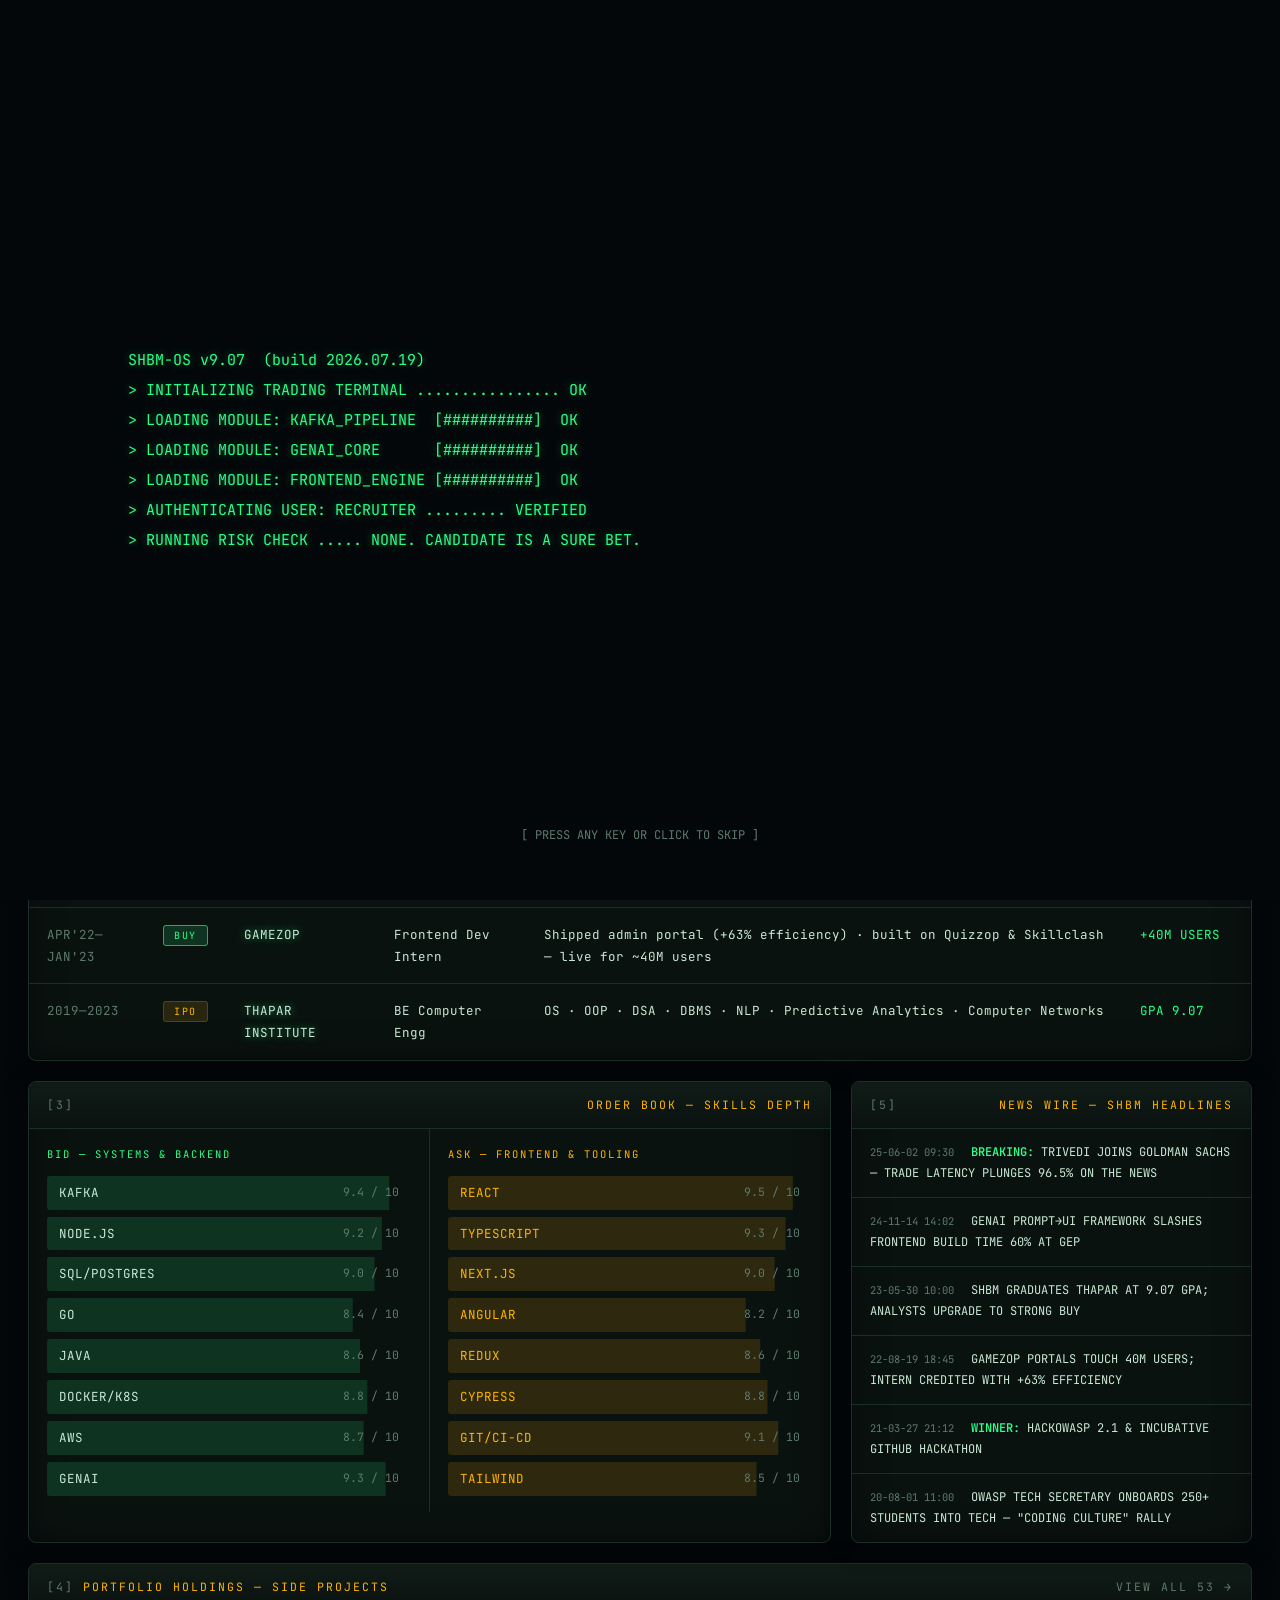
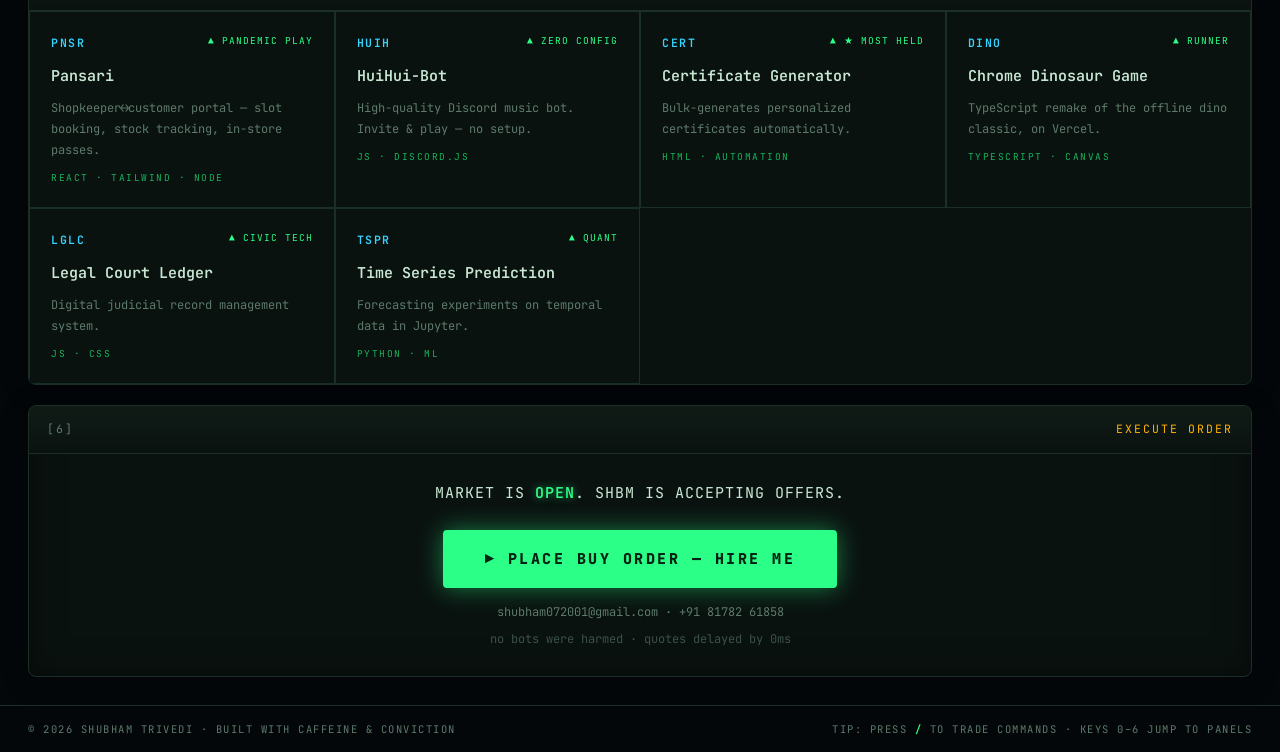
==== index.html @ e71f54a2 "Portfolio: SHBM Terminal + SHBM-OS + Classic Co-Authored-By: Claude Fable 5 <noreply@anthropic.com>" ====
<!DOCTYPE html>
<html lang="en">
<head>
  <meta charset="UTF-8" />
  <meta name="viewport" content="width=device-width, initial-scale=1.0" />
  <title>SHBM ▲ Shubham Trivedi — Trading Terminal</title>
  <meta name="description" content="Shubham Trivedi — Software Engineer at Goldman Sachs. Portfolio, rendered as a trading terminal. The stock is me." />
  <link rel="icon" href="data:image/svg+xml,<svg xmlns='http://www.w3.org/2000/svg' viewBox='0 0 100 100'><text y='.9em' font-size='90'>📈</text></svg>" />
  <link rel="preconnect" href="https://fonts.googleapis.com" />
  <link rel="preconnect" href="https://fonts.gstatic.com" crossorigin />
  <link href="https://fonts.googleapis.com/css2?family=JetBrains+Mono:wght@400;600;800&family=VT323&display=swap" rel="stylesheet" />
  <link rel="stylesheet" href="terminal.css" />
</head>
<body>

  <!-- CRT overlay effects -->
  <div class="crt-scanlines" aria-hidden="true"></div>
  <div class="crt-vignette" aria-hidden="true"></div>

  <!-- ============ BOOT SEQUENCE ============ -->
  <div class="boot" id="boot">
    <pre class="boot-log" id="bootLog"></pre>
    <p class="boot-skip">[ PRESS ANY KEY OR CLICK TO SKIP ]</p>
  </div>

  <!-- ============ HEADER BAR ============ -->
  <header class="topbar">
    <div class="topbar-left">
      <span class="logo glow-green">SHBM<span class="blink">▮</span>TERMINAL</span>
      <span class="badge live"><i></i>LIVE</span>
    </div>
    <div class="topbar-right">
      <span class="quote-chip">SHBM <b class="up">▲ 28.0x</b></span>
      <span id="clock" class="clock">--:--:-- IST</span>
      <a class="badge cyan" href="os.html" title="Boot the desktop OS experience">SHBM-OS</a>
      <a class="badge amber" href="classic.html" title="View the classic design">CLASSIC UI</a>
    </div>
  </header>

  <!-- ============ TICKER TAPE ============ -->
  <div class="ticker" aria-hidden="true">
    <div class="ticker-track" id="tickerTrack"></div>
  </div>

  <!-- ============ COMMAND LINE ============ -->
  <div class="cmdbar">
    <label for="cmd" class="prompt glow-green">RECRUITER@SHBM:~$</label>
    <input id="cmd" class="cmd-input" type="text" autocomplete="off" spellcheck="false"
           placeholder="type 'help' and hit ENTER — yes, it actually works" />
  </div>
  <pre class="cmd-output" id="cmdOutput" hidden></pre>

  <!-- ============ DASHBOARD GRID ============ -->
  <main class="grid">

    <!-- ===== SECURITY PROFILE ===== -->
    <section class="panel" id="panel-profile" style="grid-area: profile">
      <header class="panel-head"><span class="panel-key">[0]</span> SECURITY PROFILE</header>
      <div class="profile">
        <img class="avatar" src="https://avatars.githubusercontent.com/u/63102346?v=4" alt="Shubham Trivedi" />
        <div class="profile-id">
          <h1 class="glow-green">SHUBHAM TRIVEDI</h1>
          <p class="dim">NYSE: <b class="up">SHBM</b> · SECTOR: SOFTWARE ENGINEERING</p>
        </div>
      </div>
      <table class="kv">
        <tr><td>CURRENT DESK</td><td class="up">GOLDMAN SACHS — SWE</td></tr>
        <tr><td>LOCATION</td><td>HYDERABAD, IN</td></tr>
        <tr><td>LISTED SINCE</td><td>2019 (IPO: THAPAR)</td></tr>
        <tr><td>RATING</td><td class="up">STRONG BUY ★★★★★</td></tr>
        <tr><td>STATUS</td><td><span class="badge live sm"><i></i>HIREABLE</span></td></tr>
      </table>
      <div class="profile-links">
        <a href="https://github.com/Greatgabbar" target="_blank" rel="noopener">[GITHUB]</a>
        <a href="https://www.linkedin.com/in/shubhamtrivedi07/" target="_blank" rel="noopener">[LINKEDIN]</a>
        <a href="https://leetcode.com/GreatGabbar/" target="_blank" rel="noopener">[LEETCODE]</a>
        <a href="mailto:shubham072001@gmail.com">[EMAIL]</a>
      </div>
    </section>

    <!-- ===== CAREER INDEX CHART ===== -->
    <section class="panel" id="panel-chart" style="grid-area: chart">
      <header class="panel-head">
        <span><span class="panel-key">[1]</span> SHBM CAREER INDEX — ALL-TIME</span>
        <span class="up glow-green">▲ ALL-TIME HIGH</span>
      </header>
      <canvas id="careerChart" height="270"></canvas>
      <div class="chart-stats">
        <div><span class="dim">LATENCY CUT</span><b class="up">200ms → 7ms</b></div>
        <div><span class="dim">METRICS/DAY</span><b class="up">5M+</b></div>
        <div><span class="dim">REPORTS/DAY</span><b class="up">1M+</b></div>
        <div><span class="dim">USERS SERVED</span><b class="up">40M</b></div>
        <div><span class="dim">GPA</span><b class="up">9.07</b></div>
      </div>
    </section>

    <!-- ===== TRADE BLOTTER (EXPERIENCE) ===== -->
    <section class="panel" id="panel-blotter" style="grid-area: blotter">
      <header class="panel-head"><span class="panel-key">[2]</span> TRADE BLOTTER — CAREER EXECUTIONS</header>
      <div class="tablewrap">
        <table class="blotter">
          <thead>
            <tr><th>TIME</th><th>SIDE</th><th>COUNTERPARTY</th><th>POSITION</th><th>FILL DETAILS</th><th>P&amp;L</th></tr>
          </thead>
          <tbody>
            <tr>
              <td class="dim">JUN'25—NOW</td>
              <td><span class="side buy">BUY</span></td>
              <td class="glow-green">GOLDMAN SACHS</td>
              <td>Software Engineer</td>
              <td>Kafka+OTel pipeline @ 5M metrics/day · EOD engine @ 1M reports/day · migrated 100+ jobs to cloud (−30% infra)</td>
              <td class="up">+28x LATENCY</td>
            </tr>
            <tr>
              <td class="dim">JAN'23—JUN'25</td>
              <td><span class="side buy">BUY</span></td>
              <td class="glow-green">GEP WORLDWIDE</td>
              <td>Software Engineer</td>
              <td>Led GenAI prompt→UI plugin framework · GenAI supplier recsys (+40% accuracy) · Cypress automation (−50% manual QA)</td>
              <td class="up">−60% BUILD TIME</td>
            </tr>
            <tr>
              <td class="dim">APR'22—JAN'23</td>
              <td><span class="side buy">BUY</span></td>
              <td class="glow-green">GAMEZOP</td>
              <td>Frontend Dev Intern</td>
              <td>Shipped admin portal (+63% efficiency) · built on Quizzop &amp; Skillclash — live for ~40M users</td>
              <td class="up">+40M USERS</td>
            </tr>
            <tr>
              <td class="dim">2019—2023</td>
              <td><span class="side ipo">IPO</span></td>
              <td class="glow-green">THAPAR INSTITUTE</td>
              <td>BE Computer Engg</td>
              <td>OS · OOP · DSA · DBMS · NLP · Predictive Analytics · Computer Networks</td>
              <td class="up">GPA 9.07</td>
            </tr>
          </tbody>
        </table>
      </div>
    </section>

    <!-- ===== ORDER BOOK (SKILLS) ===== -->
    <section class="panel" id="panel-book" style="grid-area: book">
      <header class="panel-head"><span class="panel-key">[3]</span> ORDER BOOK — SKILLS DEPTH</header>
      <div class="book">
        <div class="book-col">
          <p class="book-title up">BID — SYSTEMS &amp; BACKEND</p>
          <div class="book-rows" id="bidRows"></div>
        </div>
        <div class="book-col">
          <p class="book-title ask">ASK — FRONTEND &amp; TOOLING</p>
          <div class="book-rows" id="askRows"></div>
        </div>
      </div>
    </section>

    <!-- ===== HOLDINGS (PROJECTS) ===== -->
    <section class="panel" id="panel-holdings" style="grid-area: holdings">
      <header class="panel-head">
        <span><span class="panel-key">[4]</span> PORTFOLIO HOLDINGS — SIDE PROJECTS</span>
        <a class="dim link" href="https://github.com/Greatgabbar?tab=repositories" target="_blank" rel="noopener">VIEW ALL 53 →</a>
      </header>
      <div class="holdings">
        <a class="holding" href="https://github.com/Greatgabbar" target="_blank" rel="noopener">
          <div class="holding-top"><b>PNSR</b><span class="up">▲ PANDEMIC PLAY</span></div>
          <p class="holding-name">Pansari</p>
          <p class="dim">Shopkeeper↔customer portal — slot booking, stock tracking, in-store passes.</p>
          <p class="holding-tags">REACT · TAILWIND · NODE</p>
        </a>
        <a class="holding" href="https://discord.com/oauth2/authorize?client_id=816994233557844039&scope=bot" target="_blank" rel="noopener">
          <div class="holding-top"><b>HUIH</b><span class="up">▲ ZERO CONFIG</span></div>
          <p class="holding-name">HuiHui-Bot</p>
          <p class="dim">High-quality Discord music bot. Invite &amp; play — no setup.</p>
          <p class="holding-tags">JS · DISCORD.JS</p>
        </a>
        <a class="holding" href="https://github.com/Greatgabbar/Certificate-Generator" target="_blank" rel="noopener">
          <div class="holding-top"><b>CERT</b><span class="up">▲ ★ MOST HELD</span></div>
          <p class="holding-name">Certificate Generator</p>
          <p class="dim">Bulk-generates personalized certificates automatically.</p>
          <p class="holding-tags">HTML · AUTOMATION</p>
        </a>
        <a class="holding" href="https://github.com/Greatgabbar/Chrome-dinosaur-game" target="_blank" rel="noopener">
          <div class="holding-top"><b>DINO</b><span class="up">▲ RUNNER</span></div>
          <p class="holding-name">Chrome Dinosaur Game</p>
          <p class="dim">TypeScript remake of the offline dino classic, on Vercel.</p>
          <p class="holding-tags">TYPESCRIPT · CANVAS</p>
        </a>
        <a class="holding" href="https://github.com/Greatgabbar/Legal-Court-Ledger" target="_blank" rel="noopener">
          <div class="holding-top"><b>LGLC</b><span class="up">▲ CIVIC TECH</span></div>
          <p class="holding-name">Legal Court Ledger</p>
          <p class="dim">Digital judicial record management system.</p>
          <p class="holding-tags">JS · CSS</p>
        </a>
        <a class="holding" href="https://github.com/Greatgabbar/TimeSeriesPrediction" target="_blank" rel="noopener">
          <div class="holding-top"><b>TSPR</b><span class="up">▲ QUANT</span></div>
          <p class="holding-name">Time Series Prediction</p>
          <p class="dim">Forecasting experiments on temporal data in Jupyter.</p>
          <p class="holding-tags">PYTHON · ML</p>
        </a>
      </div>
    </section>

    <!-- ===== NEWS WIRE (ACHIEVEMENTS) ===== -->
    <section class="panel" id="panel-news" style="grid-area: news">
      <header class="panel-head"><span class="panel-key">[5]</span> NEWS WIRE — SHBM HEADLINES</header>
      <ul class="news">
        <li><span class="dim">25-06-02 09:30</span> <b class="up">BREAKING:</b> TRIVEDI JOINS GOLDMAN SACHS — TRADE LATENCY PLUNGES 96.5% ON THE NEWS</li>
        <li><span class="dim">24-11-14 14:02</span> GENAI PROMPT→UI FRAMEWORK SLASHES FRONTEND BUILD TIME 60% AT GEP</li>
        <li><span class="dim">23-05-30 10:00</span> SHBM GRADUATES THAPAR AT 9.07 GPA; ANALYSTS UPGRADE TO STRONG BUY</li>
        <li><span class="dim">22-08-19 18:45</span> GAMEZOP PORTALS TOUCH 40M USERS; INTERN CREDITED WITH +63% EFFICIENCY</li>
        <li><span class="dim">21-03-27 21:12</span> <b class="up">WINNER:</b> HACKOWASP 2.1 &amp; INCUBATIVE GITHUB HACKATHON</li>
        <li><span class="dim">20-08-01 11:00</span> OWASP TECH SECRETARY ONBOARDS 250+ STUDENTS INTO TECH — "CODING CULTURE" RALLY</li>
      </ul>
    </section>

    <!-- ===== EXECUTE ORDER (CONTACT) ===== -->
    <section class="panel execute" id="panel-execute" style="grid-area: execute">
      <header class="panel-head"><span class="panel-key">[6]</span> EXECUTE ORDER</header>
      <p class="execute-line">MARKET IS <b class="up glow-green">OPEN</b>. SHBM IS ACCEPTING OFFERS.</p>
      <a class="hire-btn" href="mailto:shubham072001@gmail.com?subject=BUY%20ORDER%3A%20SHBM&body=Hi%20Shubham%2C%20we%27d%20like%20to%20open%20a%20position...">
        ▶ PLACE BUY ORDER — HIRE ME
      </a>
      <p class="dim center-sm">shubham072001@gmail.com · +91 81782 61858</p>
      <p class="dim center-sm ticker-note">no bots were harmed · quotes delayed by 0ms</p>
    </section>

  </main>

  <footer class="statusbar">
    <span>© 2026 SHUBHAM TRIVEDI · BUILT WITH CAFFEINE &amp; CONVICTION</span>
    <span class="dim">TIP: PRESS <b>/</b> TO TRADE COMMANDS · KEYS 0–6 JUMP TO PANELS</span>
  </footer>

  <script src="terminal.js"></script>
</body>
</html>
---- terminal.css ----
/* ============================================================
   ⚡ SHBM TERMINAL — customize the theme here
   ============================================================ */
:root {
  --bg: #04070a;            /* terminal black */
  --panel: #0a1210;         /* panel background */
  --panel-2: #0d1614;       /* hover / alt rows */
  --green: #2bff88;         /* primary phosphor green */
  --green-dim: #17b35c;
  --amber: #ffb300;         /* amber accents */
  --red: #ff4d5e;           /* down ticks */
  --cyan: #35d5ff;
  --text: #c9e8d4;          /* body text (pale green-white) */
  --dim: #5d7a6a;           /* secondary text */
  --border: #1c2f26;        /* panel borders */
  --mono: 'JetBrains Mono', monospace;
  --retro: 'VT323', monospace;
}

/* ============ BASE ============ */
* { margin: 0; padding: 0; box-sizing: border-box; }
html { scroll-behavior: smooth; }
body {
  background: var(--bg);
  color: var(--text);
  font-family: var(--mono);
  font-size: 14px;
  line-height: 1.75;
  overflow-x: hidden;
}
::selection { background: var(--green); color: #000; }
a { color: inherit; text-decoration: none; }
img { max-width: 100%; display: block; }
b { font-weight: 600; }

.up { color: var(--green); }
.ask { color: var(--amber); }
.down { color: var(--red); }
.dim { color: var(--dim); }
.link:hover { color: var(--green); }
.glow-green { text-shadow: 0 0 8px rgba(43, 255, 136, 0.55); }
.center-sm { text-align: center; font-size: 12px; }

::-webkit-scrollbar { width: 8px; height: 8px; }
::-webkit-scrollbar-track { background: var(--bg); }
::-webkit-scrollbar-thumb { background: var(--border); border-radius: 4px; }
::-webkit-scrollbar-thumb:hover { background: var(--green-dim); }

/* ============ CRT EFFECTS ============ */
.crt-scanlines {
  position: fixed; inset: 0; z-index: 50; pointer-events: none;
  background: repeating-linear-gradient(0deg, rgba(0,0,0,0.18) 0 1px, transparent 1px 4px);
  opacity: 0.4;
}
.crt-vignette {
  position: fixed; inset: 0; z-index: 51; pointer-events: none;
  background: radial-gradient(ellipse at center, transparent 65%, rgba(0,0,0,0.5) 100%);
}

/* ============ BOOT SEQUENCE ============ */
.boot {
  position: fixed; inset: 0; z-index: 100;
  background: var(--bg);
  display: flex; flex-direction: column; justify-content: center;
  padding: 8vh 10vw;
  transition: opacity 0.5s;
}
.boot.done { opacity: 0; pointer-events: none; }
.boot-log {
  font-family: var(--mono); font-size: 15px; line-height: 2;
  color: var(--green); text-shadow: 0 0 8px rgba(43,255,136,0.4);
  white-space: pre-wrap;
}
.boot-skip {
  position: absolute; bottom: 6vh; left: 0; right: 0;
  text-align: center; color: var(--dim); font-size: 12px;
  animation: blinkslow 1.4s step-end infinite;
}
@keyframes blinkslow { 50% { opacity: 0.2; } }

/* ============ TOP BAR ============ */
.topbar {
  display: flex; justify-content: space-between; align-items: center;
  gap: 1rem; flex-wrap: wrap;
  padding: 16px 28px;
  border-bottom: 1px solid var(--border);
  background: linear-gradient(180deg, #0c1512, #060b09);
}
.topbar-left, .topbar-right { display: flex; align-items: center; gap: 16px; flex-wrap: wrap; }
.logo { font-family: var(--retro); font-size: 30px; letter-spacing: 3px; color: var(--green); }
.blink { animation: blinkslow 1s step-end infinite; }
.badge {
  font-size: 10.5px; letter-spacing: 1.5px; padding: 5px 12px;
  border: 1px solid var(--border); border-radius: 4px; color: var(--dim);
  transition: 0.2s;
}
.badge.live { color: var(--green); border-color: var(--green-dim); display: inline-flex; align-items: center; gap: 7px; }
.badge.live i { width: 7px; height: 7px; border-radius: 50%; background: var(--green); box-shadow: 0 0 8px var(--green); animation: pulse 1.6s infinite; }
.badge.live.sm { font-size: 9.5px; padding: 3px 8px; }
.badge.amber { color: var(--amber); border-color: #5c4400; }
.badge.amber:hover { background: rgba(255, 179, 0, 0.12); box-shadow: 0 0 14px rgba(255,179,0,0.15); }
.badge.cyan { color: var(--cyan); border-color: #0e4b5e; }
.badge.cyan:hover { background: rgba(53, 213, 255, 0.1); box-shadow: 0 0 14px rgba(53,213,255,0.15); }
@keyframes pulse { 50% { opacity: 0.35; } }
.quote-chip { font-size: 13px; color: var(--dim); }
.clock { color: var(--cyan); font-size: 13px; }

/* ============ TICKER TAPE ============ */
.ticker {
  overflow: hidden; white-space: nowrap;
  border-bottom: 1px solid var(--border);
  background: #050a08;
  padding: 9px 0;
}
.ticker-track { display: inline-block; animation: tick 45s linear infinite; }
.ticker:hover .ticker-track { animation-play-state: paused; }
.ticker-track span { margin: 0 26px; font-size: 12.5px; color: var(--dim); }
.ticker-track b.u { color: var(--green); }
.ticker-track b.d { color: var(--red); }
@keyframes tick { from { transform: translateX(0); } to { transform: translateX(-50%); } }

/* ============ COMMAND BAR ============ */
.cmdbar {
  display: flex; align-items: center; gap: 12px;
  padding: 15px 28px;
  border-bottom: 1px solid var(--border);
  background: #060d0a;
}
.prompt { color: var(--green); font-size: 14px; white-space: nowrap; }
.cmd-input {
  flex: 1; background: transparent; border: 0; outline: 0;
  color: var(--text); font-family: var(--mono); font-size: 14px;
  caret-color: var(--green);
}
.cmd-input::placeholder { color: var(--dim); opacity: 0.7; }
.cmd-output {
  margin: 0 28px; padding: 16px 20px;
  border: 1px dashed var(--border); border-top: 0;
  color: var(--green); font-size: 13px; line-height: 1.9;
  white-space: pre-wrap; background: #050b08;
  max-height: 280px; overflow-y: auto;
}

/* ============ DASHBOARD GRID ============ */
.grid {
  display: grid; gap: 20px; padding: 24px 28px 28px;
  max-width: 1560px; margin: 0 auto;
  grid-template-columns: 2fr 1fr;
  grid-template-areas:
    "chart    profile"
    "blotter  blotter"
    "book     news"
    "holdings holdings"
    "execute  execute";
}
.panel {
  border: 1px solid var(--border); border-radius: 8px;
  background: var(--panel);
  box-shadow: inset 0 0 32px rgba(0, 0, 0, 0.5), 0 4px 24px rgba(0,0,0,0.35);
  overflow: hidden;
  transition: border-color 0.25s, box-shadow 0.25s;
}
.panel:hover {
  border-color: #2a4536;
  box-shadow: inset 0 0 32px rgba(0,0,0,0.5), 0 4px 32px rgba(43,255,136,0.06);
}
.panel-head {
  display: flex; justify-content: space-between; align-items: center; gap: 8px; flex-wrap: wrap;
  padding: 13px 18px;
  font-size: 11.5px; letter-spacing: 2px; color: var(--amber);
  border-bottom: 1px solid var(--border);
  background: linear-gradient(180deg, #101b16, #0a1210);
}
.panel-key { color: var(--dim); }

/* ============ PROFILE ============ */
.profile { display: flex; gap: 18px; align-items: center; padding: 20px 20px 10px; }
.avatar {
  width: 84px; height: 84px; border-radius: 6px;
  border: 1px solid var(--green-dim);
  filter: saturate(0.75) contrast(1.05);
  box-shadow: 0 0 18px rgba(43, 255, 136, 0.18);
}
.profile-id h1 { font-size: 19px; letter-spacing: 1px; color: var(--green); }
.profile-id p { font-size: 12px; margin-top: 5px; }
.kv { width: 100%; border-collapse: collapse; margin-top: 10px; }
.kv td { padding: 9px 20px; font-size: 12.5px; border-top: 1px solid var(--border); }
.kv td:first-child { color: var(--dim); width: 42%; }
.profile-links { display: flex; flex-wrap: wrap; gap: 14px; padding: 16px 20px; }
.profile-links a { color: var(--cyan); font-size: 12.5px; }
.profile-links a:hover { color: var(--green); text-shadow: 0 0 8px rgba(43,255,136,0.5); }

/* ============ CHART ============ */
#careerChart { width: 100%; display: block; padding: 16px 18px 0; }
.chart-stats {
  display: grid; grid-template-columns: repeat(5, 1fr);
  border-top: 1px solid var(--border); margin-top: 14px;
}
.chart-stats > div {
  padding: 14px 10px; text-align: center;
  border-left: 1px solid var(--border); font-size: 13px;
  display: grid; gap: 3px;
}
.chart-stats > div:first-child { border-left: 0; }
.chart-stats .dim { font-size: 9.5px; letter-spacing: 1.5px; }

/* ============ BLOTTER TABLE ============ */
.tablewrap { overflow-x: auto; }
.blotter { width: 100%; border-collapse: collapse; min-width: 780px; }
.blotter th {
  text-align: left; font-size: 10.5px; letter-spacing: 2px; color: var(--dim);
  padding: 12px 18px; border-bottom: 1px solid var(--border); font-weight: 400;
}
.blotter td { padding: 16px 18px; font-size: 12.5px; border-bottom: 1px solid var(--border); vertical-align: top; }
.blotter tbody tr { transition: background 0.15s; }
.blotter tbody tr:hover { background: var(--panel-2); }
.blotter tr:last-child td { border-bottom: 0; }
.side {
  font-size: 10px; padding: 3px 10px; border-radius: 3px; letter-spacing: 1.5px;
}
.side.buy { background: rgba(43, 255, 136, 0.14); color: var(--green); border: 1px solid var(--green-dim); }
.side.ipo { background: rgba(255, 179, 0, 0.12); color: var(--amber); border: 1px solid #5c4400; }

/* ============ ORDER BOOK ============ */
.book { display: grid; grid-template-columns: 1fr 1fr; }
.book-col { padding: 16px 18px; }
.book-col + .book-col { border-left: 1px solid var(--border); }
.book-title { font-size: 10.5px; letter-spacing: 2px; margin-bottom: 12px; }
.book-rows { display: grid; gap: 7px; }
.book-row { position: relative; display: flex; justify-content: space-between; padding: 6px 12px; font-size: 12.5px; overflow: hidden; border-radius: 3px; }
.book-row .bar { position: absolute; inset: 0; opacity: 0.14; transform-origin: left; }
.book-row.bid .bar { background: var(--green); }
.book-row.ask .bar { background: var(--amber); }
.book-row span { position: relative; }
.book-row .px { color: var(--dim); font-size: 11.5px; }

/* ============ HOLDINGS ============ */
.holdings {
  display: grid; grid-template-columns: repeat(auto-fit, minmax(250px, 1fr));
  background: var(--panel);
}
.holding {
  background: var(--panel); padding: 22px;
  outline: 1px solid var(--border); outline-offset: -1px;
  display: grid; gap: 9px; align-content: start;
  transition: background 0.15s, transform 0.15s;
}
.holding:hover { background: var(--panel-2); transform: translateY(-2px); }
.holding-top { display: flex; justify-content: space-between; font-size: 11.5px; }
.holding-top b { color: var(--cyan); letter-spacing: 1.5px; }
.holding-top span { font-size: 9.5px; letter-spacing: 1px; }
.holding-name { font-size: 15px; color: var(--text); font-weight: 600; }
.holding p.dim { font-size: 12px; }
.holding-tags { font-size: 9.5px; letter-spacing: 1.5px; color: var(--green-dim); }

/* ============ NEWS ============ */
.news { list-style: none; }
.news li { padding: 13px 18px; font-size: 12px; border-bottom: 1px solid var(--border); }
.news li:last-child { border-bottom: 0; }
.news li:hover { background: var(--panel-2); }
.news .dim { margin-right: 10px; font-size: 10.5px; }

/* ============ EXECUTE ============ */
.execute { text-align: center; padding-bottom: 26px; }
.execute-line { padding: 26px 14px 8px; font-size: 15px; letter-spacing: 1px; }
.hire-btn {
  display: inline-block; margin: 16px auto 14px;
  padding: 16px 42px;
  font-family: var(--mono); font-size: 15px; font-weight: 800; letter-spacing: 2.5px;
  color: #032312; background: var(--green);
  border-radius: 4px;
  box-shadow: 0 0 24px rgba(43, 255, 136, 0.45);
  transition: transform 0.15s, box-shadow 0.15s;
}
.hire-btn:hover { transform: translateY(-2px); box-shadow: 0 0 48px rgba(43, 255, 136, 0.7); }
.ticker-note { margin-top: 6px; opacity: 0.6; }

/* ============ STATUS BAR ============ */
.statusbar {
  display: flex; justify-content: space-between; gap: 10px; flex-wrap: wrap;
  padding: 14px 28px; font-size: 10.5px; letter-spacing: 1.5px;
  border-top: 1px solid var(--border); color: var(--dim);
}
.statusbar b { color: var(--green); }

/* ============ RESPONSIVE ============ */
@media (max-width: 900px) {
  .grid {
    grid-template-columns: 1fr; gap: 16px; padding: 16px;
    grid-template-areas: "profile" "chart" "blotter" "book" "holdings" "news" "execute";
  }
  .topbar { padding: 12px 16px; }
  .cmdbar { padding: 12px 16px; }
  .cmd-output { margin: 0 16px; }
  .chart-stats { grid-template-columns: repeat(3, 1fr); }
  .chart-stats > div:nth-child(4) { border-left: 0; }
  .chart-stats > div { border-top: 1px solid var(--border); }
  .chart-stats > div:nth-child(-n+3) { border-top: 0; }
  .book { grid-template-columns: 1fr; }
  .book-col + .book-col { border-left: 0; border-top: 1px solid var(--border); }
  .topbar-right { width: 100%; justify-content: space-between; }
}
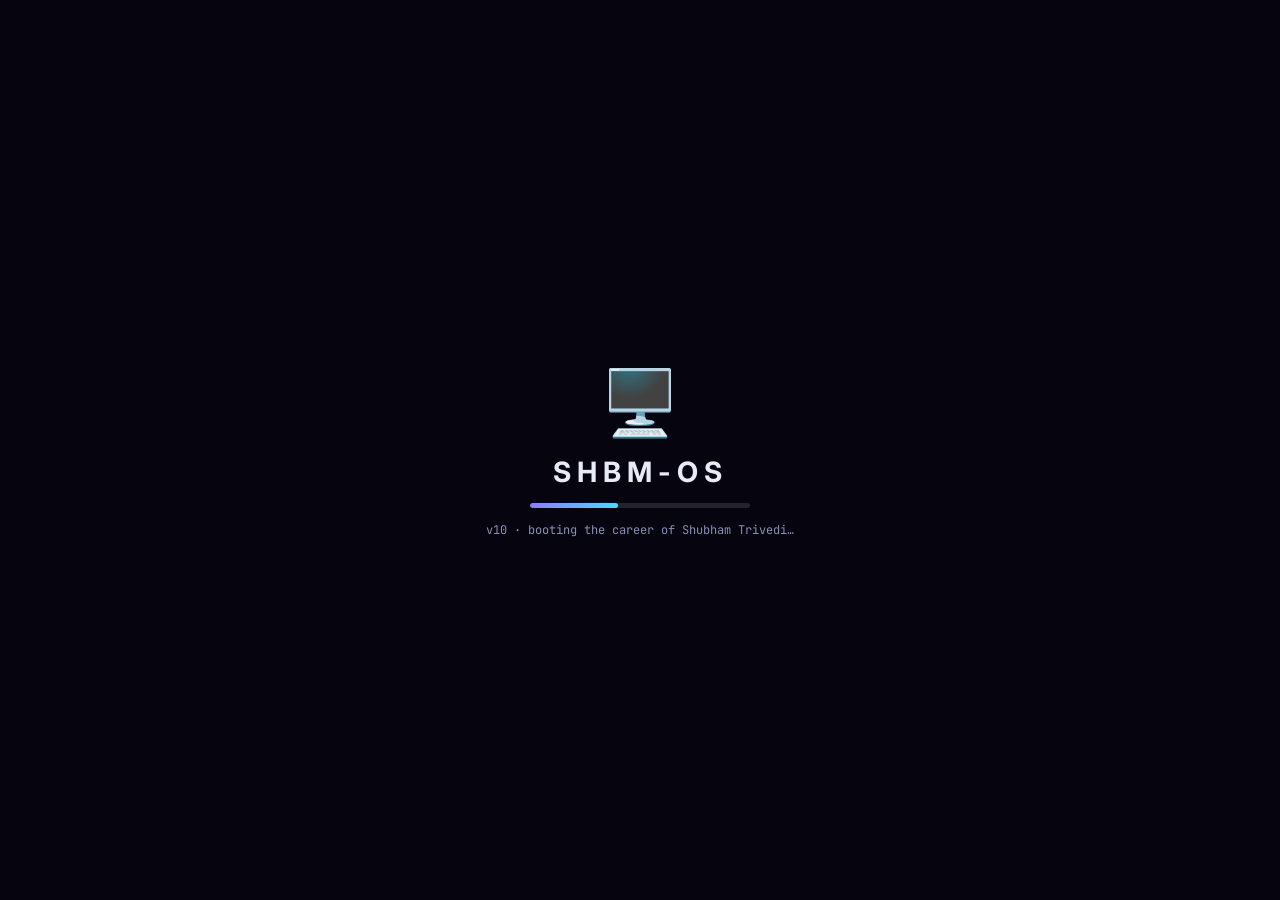
==== commit 01f86585: "Merge everything into SHBM-OS: login screen, resume.pdf viewer, trading terminal & classic as apps, " ====
--- a/index.html
+++ b/index.html
@@ -3,235 +3,325 @@
 <head>
   <meta charset="UTF-8" />
   <meta name="viewport" content="width=device-width, initial-scale=1.0" />
-  <title>SHBM ▲ Shubham Trivedi — Trading Terminal</title>
-  <meta name="description" content="Shubham Trivedi — Software Engineer at Goldman Sachs. Portfolio, rendered as a trading terminal. The stock is me." />
-  <link rel="icon" href="data:image/svg+xml,<svg xmlns='http://www.w3.org/2000/svg' viewBox='0 0 100 100'><text y='.9em' font-size='90'>📈</text></svg>" />
+  <title>SHBM-OS — Shubham Trivedi</title>
+  <meta name="description" content="Shubham Trivedi — Software Engineer at Goldman Sachs. His portfolio is an operating system. Log in, explore the apps, read the resume, hire the human." />
+  <link rel="icon" href="data:image/svg+xml,<svg xmlns='http://www.w3.org/2000/svg' viewBox='0 0 100 100'><text y='.9em' font-size='90'>🖥️</text></svg>" />
   <link rel="preconnect" href="https://fonts.googleapis.com" />
   <link rel="preconnect" href="https://fonts.gstatic.com" crossorigin />
-  <link href="https://fonts.googleapis.com/css2?family=JetBrains+Mono:wght@400;600;800&family=VT323&display=swap" rel="stylesheet" />
-  <link rel="stylesheet" href="terminal.css" />
+  <link href="https://fonts.googleapis.com/css2?family=Inter:wght@400;500;600;700&family=JetBrains+Mono:wght@400;600&display=swap" rel="stylesheet" />
+  <link rel="stylesheet" href="os.css" />
 </head>
 <body>
 
-  <!-- CRT overlay effects -->
-  <div class="crt-scanlines" aria-hidden="true"></div>
-  <div class="crt-vignette" aria-hidden="true"></div>
-
-  <!-- ============ BOOT SEQUENCE ============ -->
-  <div class="boot" id="boot">
-    <pre class="boot-log" id="bootLog"></pre>
-    <p class="boot-skip">[ PRESS ANY KEY OR CLICK TO SKIP ]</p>
+  <!-- ===== BOOT SPLASH ===== -->
+  <div class="splash" id="splash">
+    <div class="splash-logo">🖥️</div>
+    <p class="splash-name">SHBM-OS</p>
+    <div class="splash-bar"><i></i></div>
+    <p class="splash-sub">v10 · booting the career of Shubham Trivedi…</p>
   </div>
 
-  <!-- ============ HEADER BAR ============ -->
-  <header class="topbar">
-    <div class="topbar-left">
-      <span class="logo glow-green">SHBM<span class="blink">▮</span>TERMINAL</span>
-      <span class="badge live"><i></i>LIVE</span>
-    </div>
-    <div class="topbar-right">
-      <span class="quote-chip">SHBM <b class="up">▲ 28.0x</b></span>
-      <span id="clock" class="clock">--:--:-- IST</span>
-      <a class="badge cyan" href="os.html" title="Boot the desktop OS experience">SHBM-OS</a>
-      <a class="badge amber" href="classic.html" title="View the classic design">CLASSIC UI</a>
-    </div>
-  </header>
-
-  <!-- ============ TICKER TAPE ============ -->
-  <div class="ticker" aria-hidden="true">
-    <div class="ticker-track" id="tickerTrack"></div>
+  <!-- ===== LOGIN SCREEN ===== -->
+  <div class="login" id="login" hidden>
+    <img class="login-avatar" src="https://avatars.githubusercontent.com/u/63102346?v=4" alt="Shubham Trivedi" />
+    <p class="login-name">Recruiter <span class="dim">(guest)</span></p>
+    <form id="loginForm" class="login-form">
+      <input id="loginPass" type="password" placeholder="password (any will do)" autocomplete="off" />
+      <button type="submit">→</button>
+    </form>
+    <p class="login-hint mono">we don't gatekeep here · press ENTER to sign in</p>
   </div>
 
-  <!-- ============ COMMAND LINE ============ -->
-  <div class="cmdbar">
-    <label for="cmd" class="prompt glow-green">RECRUITER@SHBM:~$</label>
-    <input id="cmd" class="cmd-input" type="text" autocomplete="off" spellcheck="false"
-           placeholder="type 'help' and hit ENTER — yes, it actually works" />
+  <!-- ===== DESKTOP ===== -->
+  <div class="desktop" id="desktop">
+
+    <!-- Desktop icons -->
+    <div class="icons">
+      <button class="icon" data-open="win-resume"><span>📕</span>resume.pdf</button>
+      <button class="icon" data-open="win-about"><span>📄</span>about_me.txt</button>
+      <button class="icon" data-open="win-exp"><span>🗒️</span>experience.log</button>
+      <button class="icon" data-open="win-projects"><span>📁</span>projects</button>
+      <button class="icon" data-open="win-skills"><span>📊</span>skills.sys</button>
+      <button class="icon" data-open="win-contact"><span>✉️</span>contact.eml</button>
+      <button class="icon" data-open="win-terminal"><span>💻</span>cmd.exe</button>
+      <button class="icon" data-open="win-trading"><span>📈</span>trading_terminal.exe</button>
+      <button class="icon" data-open="win-browser"><span>🌐</span>browser.exe</button>
+      <button class="icon" data-open="win-snake"><span>🐍</span>snake.exe</button>
+      <button class="icon" data-open="win-recycle"><span>🗑️</span>recycle bin</button>
+      <a class="icon" href="https://github.com/Greatgabbar" target="_blank" rel="noopener"><span>🐙</span>github.lnk</a>
+      <a class="icon" href="https://www.linkedin.com/in/shubhamtrivedi07/" target="_blank" rel="noopener"><span>💼</span>linkedin.lnk</a>
+    </div>
+
+    <p class="desktop-hint">one click opens everything · drag windows by their title bar<br />right-click the desktop · press CTRL+K to search</p>
+
+    <!-- ===== WINDOW: RESUME (PDF VIEWER) ===== -->
+    <section class="window tall" id="win-resume" data-title="📕 resume.pdf" style="--x: 12%; --y: 6%; --w: 760px">
+      <header class="win-head">
+        <div class="lights"><i class="l-close" data-close></i><i class="l-min" data-min></i><i class="l-max" data-max></i></div>
+        <span class="win-title">📕 resume.pdf — Document Viewer</span>
+        <a class="win-action" href="resume.pdf" download="Shubham_Trivedi_Resume.pdf">⬇ download</a>
+      </header>
+      <iframe class="app-frame light" src="" data-src="resume.pdf" title="Resume PDF"></iframe>
+    </section>
+
+    <!-- ===== WINDOW: TRADING TERMINAL APP ===== -->
+    <section class="window tall" id="win-trading" data-title="📈 trading_terminal" style="--x: 5%; --y: 5%; --w: 1020px">
+      <header class="win-head">
+        <div class="lights"><i class="l-close" data-close></i><i class="l-min" data-min></i><i class="l-max" data-max></i></div>
+        <span class="win-title">📈 trading_terminal.exe — SHBM Markets</span>
+        <a class="win-action" href="terminal.html" target="_blank" rel="noopener">⛶ fullscreen</a>
+      </header>
+      <iframe class="app-frame" src="" data-src="terminal.html" title="SHBM Trading Terminal"></iframe>
+    </section>
+
+    <!-- ===== WINDOW: BROWSER APP ===== -->
+    <section class="window tall" id="win-browser" data-title="🌐 browser" style="--x: 8%; --y: 7%; --w: 980px">
+      <header class="win-head">
+        <div class="lights"><i class="l-close" data-close></i><i class="l-min" data-min></i><i class="l-max" data-max></i></div>
+        <span class="win-title">🌐 browser.exe — SHBM Web</span>
+        <a class="win-action" href="classic.html" target="_blank" rel="noopener">⛶ fullscreen</a>
+      </header>
+      <div class="browser-chrome">
+        <span class="b-btn">←</span><span class="b-btn">→</span><span class="b-btn">⟳</span>
+        <span class="b-url mono">🔒 shbm-web://shubham-trivedi.portfolio/classic</span>
+      </div>
+      <iframe class="app-frame" src="" data-src="classic.html" title="Classic portfolio"></iframe>
+    </section>
+
+    <!-- ===== WINDOW: ABOUT ===== -->
+    <section class="window" id="win-about" data-title="📄 about_me.txt" style="--x: 8%; --y: 10%; --w: 540px">
+      <header class="win-head">
+        <div class="lights"><i class="l-close" data-close></i><i class="l-min" data-min></i><i class="l-max" data-max></i></div>
+        <span class="win-title">📄 about_me.txt — Notepad</span>
+      </header>
+      <div class="win-body pad mono-body">
+<p># SHUBHAM TRIVEDI</p>
+<p># Software Engineer · Hyderabad, India</p>
+<p>&nbsp;</p>
+<p>Currently: building trading infrastructure at <b>Goldman Sachs</b> —
+Kafka + OpenTelemetry pipelines chewing through 5M+ metrics/day,
+EOD engines generating 1M+ reports/day, and the occasional
+28x latency win (200ms → 7ms, still proud).</p>
+<p>&nbsp;</p>
+<p>Previously: led <b>GenAI</b> work at GEP Worldwide — a framework that
+turns text prompts into deployable UIs (−60% build time) — and
+interned at Gamezop on portals now serving <b>~40M users</b>.</p>
+<p>&nbsp;</p>
+<p>Degree: BE Computer Engineering, Thapar Institute — <b>9.07 GPA</b>.</p>
+<p>Habitat: hackathons (2x winner), OWASP chapter (mentored 250+).</p>
+<p>Status: <b>hireable</b>. This OS has no license fee; the human does.</p>
+      </div>
+    </section>
+
+    <!-- ===== WINDOW: EXPERIENCE ===== -->
+    <section class="window" id="win-exp" data-title="🗒️ experience.log" style="--x: 16%; --y: 16%; --w: 640px">
+      <header class="win-head">
+        <div class="lights"><i class="l-close" data-close></i><i class="l-min" data-min></i><i class="l-max" data-max></i></div>
+        <span class="win-title">🗒️ experience.log — LogViewer</span>
+      </header>
+      <div class="win-body log">
+        <p><span class="lv ok">[OK]</span> <b>2025-06 → now · GOLDMAN SACHS · Software Engineer</b></p>
+        <p class="lg">├─ built Kafka+OTel pipeline — 5M+ trading metrics/day (BQL, Snowflake)</p>
+        <p class="lg">├─ EOD reporting engine — 1M+ reports/day, batched to spare the DB</p>
+        <p class="lg">├─ trade-booking latency 200ms → 7ms <span class="hl">(28x faster)</span></p>
+        <p class="lg">└─ migrated 100+ on-prem jobs to cloud — infra costs −30%, reliability +25%</p>
+        <p><span class="lv ok">[OK]</span> <b>2023-01 → 2025-06 · GEP WORLDWIDE · Software Engineer</b></p>
+        <p class="lg">├─ led GenAI prompt→UI plugin framework <span class="hl">(build time −60%)</span></p>
+        <p class="lg">├─ GenAI supplier recommendation system — accuracy +40%</p>
+        <p class="lg">├─ client onboarding 30% faster</p>
+        <p class="lg">└─ Cypress automation — manual QA −50%</p>
+        <p><span class="lv ok">[OK]</span> <b>2022-04 → 2023-01 · GAMEZOP · Frontend Intern</b></p>
+        <p class="lg">├─ shipped admin portal — efficiency +63%</p>
+        <p class="lg">└─ built on Quizzop &amp; Skillclash — live for <span class="hl">~40M users</span></p>
+        <p><span class="lv info">[INFO]</span> <b>2019 → 2023 · THAPAR INSTITUTE · BE Computer Engg — GPA 9.07</b></p>
+        <p class="lg">└─ OS · OOP · DSA · DBMS · NLP · Predictive Analytics · Networks</p>
+        <p><span class="lv warn">[WARN]</span> no failures found in log. suspiciously clean.</p>
+      </div>
+    </section>
+
+    <!-- ===== WINDOW: PROJECTS ===== -->
+    <section class="window" id="win-projects" data-title="📁 projects" style="--x: 24%; --y: 22%; --w: 620px">
+      <header class="win-head">
+        <div class="lights"><i class="l-close" data-close></i><i class="l-min" data-min></i><i class="l-max" data-max></i></div>
+        <span class="win-title">📁 projects — File Explorer</span>
+      </header>
+      <div class="win-body">
+        <div class="explorer-bar mono">C:\Users\shubham\projects&gt; <span class="dim">9 items · all shipped</span></div>
+        <div class="files">
+          <a class="file" href="https://github.com/Greatgabbar" target="_blank" rel="noopener"><span>🛒</span><b>pansari/</b><i>pandemic grocery portal — React·Node</i></a>
+          <a class="file" href="https://discord.com/oauth2/authorize?client_id=816994233557844039&scope=bot" target="_blank" rel="noopener"><span>🎵</span><b>huihui-bot/</b><i>zero-config Discord music bot</i></a>
+          <a class="file" href="https://github.com/Greatgabbar/Certificate-Generator" target="_blank" rel="noopener"><span>📜</span><b>cert-generator/</b><i>bulk certificate automation ★</i></a>
+          <a class="file" href="https://github.com/Greatgabbar/Chrome-dinosaur-game" target="_blank" rel="noopener"><span>🦖</span><b>dino-game/</b><i>TS remake of the classic runner</i></a>
+          <a class="file" href="https://github.com/Greatgabbar/Legal-Court-Ledger" target="_blank" rel="noopener"><span>⚖️</span><b>court-ledger/</b><i>judicial records, digitized</i></a>
+          <a class="file" href="https://github.com/Greatgabbar/TimeSeriesPrediction" target="_blank" rel="noopener"><span>📈</span><b>ts-prediction/</b><i>forecasting in Jupyter</i></a>
+          <a class="file" href="https://github.com/Greatgabbar/gophercises" target="_blank" rel="noopener"><span>🐹</span><b>gophercises/</b><i>Go exercises &amp; projects</i></a>
+          <a class="file" href="https://github.com/Greatgabbar/Web-scrapper" target="_blank" rel="noopener"><span>🕷️</span><b>web-scraper/</b><i>automation &amp; extraction</i></a>
+          <a class="file" href="https://github.com/Greatgabbar?tab=repositories" target="_blank" rel="noopener"><span>➕</span><b>all_53_repos.lnk</b><i>open GitHub →</i></a>
+        </div>
+      </div>
+    </section>
+
+    <!-- ===== WINDOW: SKILLS (TASK MANAGER) ===== -->
+    <section class="window" id="win-skills" data-title="📊 skills.sys" style="--x: 34%; --y: 12%; --w: 470px">
+      <header class="win-head">
+        <div class="lights"><i class="l-close" data-close></i><i class="l-min" data-min></i><i class="l-max" data-max></i></div>
+        <span class="win-title">📊 skills.sys — Task Manager</span>
+      </header>
+      <div class="win-body pad">
+        <p class="tm-note mono">Processes: 20 running · 0 unresponsive · uptime 7 yrs</p>
+        <div class="tm" id="taskman"></div>
+      </div>
+    </section>
+
+    <!-- ===== WINDOW: CONTACT (MAIL) ===== -->
+    <section class="window" id="win-contact" data-title="✉️ contact.eml" style="--x: 30%; --y: 26%; --w: 500px">
+      <header class="win-head">
+        <div class="lights"><i class="l-close" data-close></i><i class="l-min" data-min></i><i class="l-max" data-max></i></div>
+        <span class="win-title">✉️ New Message — Mail</span>
+      </header>
+      <div class="win-body">
+        <div class="mail-row"><span>To:</span><b>shubham072001@gmail.com</b></div>
+        <div class="mail-row"><span>Cc:</span><i class="dim">+91 81782 61858 (old school works too)</i></div>
+        <div class="mail-row"><span>Subject:</span><input id="mailSubject" value="Opportunity for you 🚀" /></div>
+        <textarea id="mailBody" class="mail-body" rows="6">Hi Shubham,
+
+We saw your OS-shaped portfolio and we'd like to talk...</textarea>
+        <div class="mail-actions">
+          <button class="send-btn" id="sendMail">▶ SEND</button>
+          <span class="dim mono">attachments: enthusiasm.zip (unlimited size)</span>
+        </div>
+      </div>
+    </section>
+
+    <!-- ===== WINDOW: TERMINAL (CMD.EXE) ===== -->
+    <section class="window" id="win-terminal" data-title="💻 cmd.exe" style="--x: 20%; --y: 14%; --w: 600px">
+      <header class="win-head">
+        <div class="lights"><i class="l-close" data-close></i><i class="l-min" data-min></i><i class="l-max" data-max></i></div>
+        <span class="win-title">💻 cmd.exe — SHBM Shell</span>
+      </header>
+      <div class="win-body term" id="termScreen">
+        <div id="termOut">SHBM Shell [v10] — 'help' for commands · TAB completes · ↑↓ history
+</div>
+        <div class="term-line">
+          <span class="term-prompt" id="termPrompt">~$</span>
+          <input id="termIn" class="term-input" autocomplete="off" spellcheck="false" />
+        </div>
+      </div>
+    </section>
+
+    <!-- ===== WINDOW: SNAKE ===== -->
+    <section class="window" id="win-snake" data-title="🐍 snake.exe" style="--x: 38%; --y: 16%; --w: 356px">
+      <header class="win-head">
+        <div class="lights"><i class="l-close" data-close></i><i class="l-min" data-min></i><i class="l-max" data-max></i></div>
+        <span class="win-title">🐍 snake.exe — score: <b id="snakeScore">0</b></span>
+      </header>
+      <div class="win-body snake-body">
+        <canvas id="snakeCanvas" width="320" height="320"></canvas>
+        <p class="snake-help mono">arrows / WASD to move · eat the ☕ · R to restart<br />every 5 points = one more reason to hire him</p>
+      </div>
+    </section>
+
+    <!-- ===== WINDOW: RECYCLE BIN ===== -->
+    <section class="window" id="win-recycle" data-title="🗑️ recycle bin" style="--x: 26%; --y: 24%; --w: 460px">
+      <header class="win-head">
+        <div class="lights"><i class="l-close" data-close></i><i class="l-min" data-min></i><i class="l-max" data-max></i></div>
+        <span class="win-title">🗑️ Recycle Bin — 6 items (none worth restoring)</span>
+      </header>
+      <div class="win-body">
+        <div class="files bin">
+          <button class="file"><span>👻</span><b>imposter_syndrome.exe</b><i>deleted 2023 — runs on nobody now</i></button>
+          <button class="file"><span>📉</span><b>200ms_latency.old</b><i>replaced by 7ms — good riddance</i></button>
+          <button class="file"><span>📂</span><b>rejected_offers/</b><i>empty. folder kept out of optimism</i></button>
+          <button class="file"><span>🐛</span><b>bugs.zip</b><i>96.5% smaller since 2025</i></button>
+          <button class="file"><span>💤</span><b>sleep_schedule.cfg</b><i>corrupted during hackathons</i></button>
+          <button class="file"><span>🎓</span><b>plan_B.docx</b><i>never needed — see GPA 9.07</i></button>
+        </div>
+        <p class="bin-note mono dim">tip: clicking these does nothing. some things belong in the past.</p>
+      </div>
+    </section>
+
+    <!-- ===== COMMAND PALETTE (CTRL+K) ===== -->
+    <div class="palette" id="palette" hidden>
+      <div class="palette-box">
+        <input id="paletteIn" placeholder="Type to search apps, links, actions…" autocomplete="off" spellcheck="false" />
+        <div class="palette-list" id="paletteList"></div>
+        <p class="palette-hint mono">↑↓ navigate · ENTER open · ESC close</p>
+      </div>
+    </div>
+
+    <!-- ===== CLIPPY (HIRY) ===== -->
+    <div class="clippy" id="clippy" hidden>
+      <div class="clippy-bubble">
+        <p id="clippyText">It looks like you're trying to evaluate a candidate. Would you like help?</p>
+        <div class="clippy-actions">
+          <button id="clippyHighlights">📕 Open resume</button>
+          <button id="clippyHire">✉️ Hire him</button>
+        </div>
+      </div>
+      <button class="clippy-char" id="clippyChar" title="Hiry — your hiring assistant">📎</button>
+      <button class="clippy-close" id="clippyClose">✕</button>
+    </div>
+
+    <!-- ===== TOASTS ===== -->
+    <div class="toasts" id="toasts"></div>
+
+    <!-- ===== CONTEXT MENU ===== -->
+    <div class="ctxmenu" id="ctxmenu" hidden>
+      <button data-ctx="palette">🔍 Search (Ctrl+K)</button>
+      <button data-ctx="terminal">💻 Open Terminal</button>
+      <button data-ctx="wallpaper">🖼️ Change Wallpaper</button>
+      <button data-ctx="screensaver">🌧️ Start Screensaver</button>
+      <button data-ctx="refresh">🔄 Refresh</button>
+      <hr />
+      <button data-ctx="sort">🌀 Sort by: vibes ✓</button>
+    </div>
+
+    <!-- ===== START MENU ===== -->
+    <div class="startmenu" id="startmenu" hidden>
+      <div class="sm-user">
+        <img src="https://avatars.githubusercontent.com/u/63102346?v=4" alt="" />
+        <div><b>Shubham Trivedi</b><br /><span class="dim">Administrator · hireable</span></div>
+      </div>
+      <button class="sm-item" data-open="win-resume">📕 Resume</button>
+      <button class="sm-item" data-open="win-about">📄 About Me</button>
+      <button class="sm-item" data-open="win-exp">🗒️ Experience</button>
+      <button class="sm-item" data-open="win-projects">📁 Projects</button>
+      <button class="sm-item" data-open="win-skills">📊 Skills</button>
+      <button class="sm-item" data-open="win-contact">✉️ Contact</button>
+      <button class="sm-item" data-open="win-terminal">💻 Terminal</button>
+      <button class="sm-item" data-open="win-trading">📈 Trading Terminal</button>
+      <button class="sm-item" data-open="win-browser">🌐 Browser</button>
+      <button class="sm-item" data-open="win-snake">🐍 Snake</button>
+      <hr />
+      <button class="sm-item" id="shutdownBtn">⏻ Shut Down</button>
+    </div>
+
+    <!-- ===== TASKBAR ===== -->
+    <footer class="taskbar">
+      <button class="start" id="startBtn"><span>🖥️</span> START</button>
+      <button class="tb-search" id="tbSearch" title="Search (Ctrl+K)">🔍</button>
+      <div class="tasks" id="tasks"></div>
+      <div class="tray mono"><span id="trophies" title="achievements unlocked">🏆 0/5</span><span id="osClock">--:--</span></div>
+    </footer>
+
+    <!-- ===== SHUTDOWN OVERLAY ===== -->
+    <div class="shutdown" id="shutdown" hidden>
+      <p>SHBM-OS refuses to shut down.</p>
+      <p class="dim">Reason: candidate still hireable. Try the SEND button instead.</p>
+      <button id="rebootBtn">↩ RETURN TO DESKTOP</button>
+    </div>
+
+    <!-- ===== SCREENSAVER ===== -->
+    <canvas class="screensaver" id="screensaver" hidden></canvas>
+
+    <!-- ===== MOBILE SUGGESTION ===== -->
+    <div class="mobile-banner" id="mobileBanner">
+      📱 Small screen detected — the OS works, but the <a href="classic.html">classic view</a> is comfier.
+      <button id="mobileDismiss">✕</button>
+    </div>
+
   </div>
-  <pre class="cmd-output" id="cmdOutput" hidden></pre>
-
-  <!-- ============ DASHBOARD GRID ============ -->
-  <main class="grid">
-
-    <!-- ===== SECURITY PROFILE ===== -->
-    <section class="panel" id="panel-profile" style="grid-area: profile">
-      <header class="panel-head"><span class="panel-key">[0]</span> SECURITY PROFILE</header>
-      <div class="profile">
-        <img class="avatar" src="https://avatars.githubusercontent.com/u/63102346?v=4" alt="Shubham Trivedi" />
-        <div class="profile-id">
-          <h1 class="glow-green">SHUBHAM TRIVEDI</h1>
-          <p class="dim">NYSE: <b class="up">SHBM</b> · SECTOR: SOFTWARE ENGINEERING</p>
-        </div>
-      </div>
-      <table class="kv">
-        <tr><td>CURRENT DESK</td><td class="up">GOLDMAN SACHS — SWE</td></tr>
-        <tr><td>LOCATION</td><td>HYDERABAD, IN</td></tr>
-        <tr><td>LISTED SINCE</td><td>2019 (IPO: THAPAR)</td></tr>
-        <tr><td>RATING</td><td class="up">STRONG BUY ★★★★★</td></tr>
-        <tr><td>STATUS</td><td><span class="badge live sm"><i></i>HIREABLE</span></td></tr>
-      </table>
-      <div class="profile-links">
-        <a href="https://github.com/Greatgabbar" target="_blank" rel="noopener">[GITHUB]</a>
-        <a href="https://www.linkedin.com/in/shubhamtrivedi07/" target="_blank" rel="noopener">[LINKEDIN]</a>
-        <a href="https://leetcode.com/GreatGabbar/" target="_blank" rel="noopener">[LEETCODE]</a>
-        <a href="mailto:shubham072001@gmail.com">[EMAIL]</a>
-      </div>
-    </section>
-
-    <!-- ===== CAREER INDEX CHART ===== -->
-    <section class="panel" id="panel-chart" style="grid-area: chart">
-      <header class="panel-head">
-        <span><span class="panel-key">[1]</span> SHBM CAREER INDEX — ALL-TIME</span>
-        <span class="up glow-green">▲ ALL-TIME HIGH</span>
-      </header>
-      <canvas id="careerChart" height="270"></canvas>
-      <div class="chart-stats">
-        <div><span class="dim">LATENCY CUT</span><b class="up">200ms → 7ms</b></div>
-        <div><span class="dim">METRICS/DAY</span><b class="up">5M+</b></div>
-        <div><span class="dim">REPORTS/DAY</span><b class="up">1M+</b></div>
-        <div><span class="dim">USERS SERVED</span><b class="up">40M</b></div>
-        <div><span class="dim">GPA</span><b class="up">9.07</b></div>
-      </div>
-    </section>
-
-    <!-- ===== TRADE BLOTTER (EXPERIENCE) ===== -->
-    <section class="panel" id="panel-blotter" style="grid-area: blotter">
-      <header class="panel-head"><span class="panel-key">[2]</span> TRADE BLOTTER — CAREER EXECUTIONS</header>
-      <div class="tablewrap">
-        <table class="blotter">
-          <thead>
-            <tr><th>TIME</th><th>SIDE</th><th>COUNTERPARTY</th><th>POSITION</th><th>FILL DETAILS</th><th>P&amp;L</th></tr>
-          </thead>
-          <tbody>
-            <tr>
-              <td class="dim">JUN'25—NOW</td>
-              <td><span class="side buy">BUY</span></td>
-              <td class="glow-green">GOLDMAN SACHS</td>
-              <td>Software Engineer</td>
-              <td>Kafka+OTel pipeline @ 5M metrics/day · EOD engine @ 1M reports/day · migrated 100+ jobs to cloud (−30% infra)</td>
-              <td class="up">+28x LATENCY</td>
-            </tr>
-            <tr>
-              <td class="dim">JAN'23—JUN'25</td>
-              <td><span class="side buy">BUY</span></td>
-              <td class="glow-green">GEP WORLDWIDE</td>
-              <td>Software Engineer</td>
-              <td>Led GenAI prompt→UI plugin framework · GenAI supplier recsys (+40% accuracy) · Cypress automation (−50% manual QA)</td>
-              <td class="up">−60% BUILD TIME</td>
-            </tr>
-            <tr>
-              <td class="dim">APR'22—JAN'23</td>
-              <td><span class="side buy">BUY</span></td>
-              <td class="glow-green">GAMEZOP</td>
-              <td>Frontend Dev Intern</td>
-              <td>Shipped admin portal (+63% efficiency) · built on Quizzop &amp; Skillclash — live for ~40M users</td>
-              <td class="up">+40M USERS</td>
-            </tr>
-            <tr>
-              <td class="dim">2019—2023</td>
-              <td><span class="side ipo">IPO</span></td>
-              <td class="glow-green">THAPAR INSTITUTE</td>
-              <td>BE Computer Engg</td>
-              <td>OS · OOP · DSA · DBMS · NLP · Predictive Analytics · Computer Networks</td>
-              <td class="up">GPA 9.07</td>
-            </tr>
-          </tbody>
-        </table>
-      </div>
-    </section>
-
-    <!-- ===== ORDER BOOK (SKILLS) ===== -->
-    <section class="panel" id="panel-book" style="grid-area: book">
-      <header class="panel-head"><span class="panel-key">[3]</span> ORDER BOOK — SKILLS DEPTH</header>
-      <div class="book">
-        <div class="book-col">
-          <p class="book-title up">BID — SYSTEMS &amp; BACKEND</p>
-          <div class="book-rows" id="bidRows"></div>
-        </div>
-        <div class="book-col">
-          <p class="book-title ask">ASK — FRONTEND &amp; TOOLING</p>
-          <div class="book-rows" id="askRows"></div>
-        </div>
-      </div>
-    </section>
-
-    <!-- ===== HOLDINGS (PROJECTS) ===== -->
-    <section class="panel" id="panel-holdings" style="grid-area: holdings">
-      <header class="panel-head">
-        <span><span class="panel-key">[4]</span> PORTFOLIO HOLDINGS — SIDE PROJECTS</span>
-        <a class="dim link" href="https://github.com/Greatgabbar?tab=repositories" target="_blank" rel="noopener">VIEW ALL 53 →</a>
-      </header>
-      <div class="holdings">
-        <a class="holding" href="https://github.com/Greatgabbar" target="_blank" rel="noopener">
-          <div class="holding-top"><b>PNSR</b><span class="up">▲ PANDEMIC PLAY</span></div>
-          <p class="holding-name">Pansari</p>
-          <p class="dim">Shopkeeper↔customer portal — slot booking, stock tracking, in-store passes.</p>
-          <p class="holding-tags">REACT · TAILWIND · NODE</p>
-        </a>
-        <a class="holding" href="https://discord.com/oauth2/authorize?client_id=816994233557844039&scope=bot" target="_blank" rel="noopener">
-          <div class="holding-top"><b>HUIH</b><span class="up">▲ ZERO CONFIG</span></div>
-          <p class="holding-name">HuiHui-Bot</p>
-          <p class="dim">High-quality Discord music bot. Invite &amp; play — no setup.</p>
-          <p class="holding-tags">JS · DISCORD.JS</p>
-        </a>
-        <a class="holding" href="https://github.com/Greatgabbar/Certificate-Generator" target="_blank" rel="noopener">
-          <div class="holding-top"><b>CERT</b><span class="up">▲ ★ MOST HELD</span></div>
-          <p class="holding-name">Certificate Generator</p>
-          <p class="dim">Bulk-generates personalized certificates automatically.</p>
-          <p class="holding-tags">HTML · AUTOMATION</p>
-        </a>
-        <a class="holding" href="https://github.com/Greatgabbar/Chrome-dinosaur-game" target="_blank" rel="noopener">
-          <div class="holding-top"><b>DINO</b><span class="up">▲ RUNNER</span></div>
-          <p class="holding-name">Chrome Dinosaur Game</p>
-          <p class="dim">TypeScript remake of the offline dino classic, on Vercel.</p>
-          <p class="holding-tags">TYPESCRIPT · CANVAS</p>
-        </a>
-        <a class="holding" href="https://github.com/Greatgabbar/Legal-Court-Ledger" target="_blank" rel="noopener">
-          <div class="holding-top"><b>LGLC</b><span class="up">▲ CIVIC TECH</span></div>
-          <p class="holding-name">Legal Court Ledger</p>
-          <p class="dim">Digital judicial record management system.</p>
-          <p class="holding-tags">JS · CSS</p>
-        </a>
-        <a class="holding" href="https://github.com/Greatgabbar/TimeSeriesPrediction" target="_blank" rel="noopener">
-          <div class="holding-top"><b>TSPR</b><span class="up">▲ QUANT</span></div>
-          <p class="holding-name">Time Series Prediction</p>
-          <p class="dim">Forecasting experiments on temporal data in Jupyter.</p>
-          <p class="holding-tags">PYTHON · ML</p>
-        </a>
-      </div>
-    </section>
-
-    <!-- ===== NEWS WIRE (ACHIEVEMENTS) ===== -->
-    <section class="panel" id="panel-news" style="grid-area: news">
-      <header class="panel-head"><span class="panel-key">[5]</span> NEWS WIRE — SHBM HEADLINES</header>
-      <ul class="news">
-        <li><span class="dim">25-06-02 09:30</span> <b class="up">BREAKING:</b> TRIVEDI JOINS GOLDMAN SACHS — TRADE LATENCY PLUNGES 96.5% ON THE NEWS</li>
-        <li><span class="dim">24-11-14 14:02</span> GENAI PROMPT→UI FRAMEWORK SLASHES FRONTEND BUILD TIME 60% AT GEP</li>
-        <li><span class="dim">23-05-30 10:00</span> SHBM GRADUATES THAPAR AT 9.07 GPA; ANALYSTS UPGRADE TO STRONG BUY</li>
-        <li><span class="dim">22-08-19 18:45</span> GAMEZOP PORTALS TOUCH 40M USERS; INTERN CREDITED WITH +63% EFFICIENCY</li>
-        <li><span class="dim">21-03-27 21:12</span> <b class="up">WINNER:</b> HACKOWASP 2.1 &amp; INCUBATIVE GITHUB HACKATHON</li>
-        <li><span class="dim">20-08-01 11:00</span> OWASP TECH SECRETARY ONBOARDS 250+ STUDENTS INTO TECH — "CODING CULTURE" RALLY</li>
-      </ul>
-    </section>
-
-    <!-- ===== EXECUTE ORDER (CONTACT) ===== -->
-    <section class="panel execute" id="panel-execute" style="grid-area: execute">
-      <header class="panel-head"><span class="panel-key">[6]</span> EXECUTE ORDER</header>
-      <p class="execute-line">MARKET IS <b class="up glow-green">OPEN</b>. SHBM IS ACCEPTING OFFERS.</p>
-      <a class="hire-btn" href="mailto:shubham072001@gmail.com?subject=BUY%20ORDER%3A%20SHBM&body=Hi%20Shubham%2C%20we%27d%20like%20to%20open%20a%20position...">
-        ▶ PLACE BUY ORDER — HIRE ME
-      </a>
-      <p class="dim center-sm">shubham072001@gmail.com · +91 81782 61858</p>
-      <p class="dim center-sm ticker-note">no bots were harmed · quotes delayed by 0ms</p>
-    </section>
-
-  </main>
-
-  <footer class="statusbar">
-    <span>© 2026 SHUBHAM TRIVEDI · BUILT WITH CAFFEINE &amp; CONVICTION</span>
-    <span class="dim">TIP: PRESS <b>/</b> TO TRADE COMMANDS · KEYS 0–6 JUMP TO PANELS</span>
-  </footer>
-
-  <script src="terminal.js"></script>
+
+  <script src="os.js"></script>
 </body>
 </html>
--- a/os.css
+++ b/os.css
@@ -0,0 +1,575 @@
+/* ============================================================
+   🖥️ SHBM-OS — customize the theme here
+   ============================================================ */
+:root {
+  --wall-1: #0f0c2e;         /* wallpaper gradient start */
+  --wall-2: #1a0b3a;         /* wallpaper gradient mid */
+  --wall-3: #041524;         /* wallpaper gradient end */
+  --glass: rgba(16, 18, 38, 0.72);
+  --glass-head: rgba(28, 30, 56, 0.85);
+  --border: rgba(255, 255, 255, 0.14);
+  --text: #e8eaf6;
+  --dim: #8b90b5;
+  --accent: #8b7cff;         /* violet */
+  --accent-2: #4fd8ff;       /* cyan */
+  --ok: #34d399;
+  --warn: #fbbf24;
+  --font: 'Inter', sans-serif;
+  --mono: 'JetBrains Mono', monospace;
+}
+
+* { margin: 0; padding: 0; box-sizing: border-box; }
+[hidden] { display: none !important; }
+body {
+  font-family: var(--font);
+  color: var(--text);
+  height: 100vh; overflow: hidden;
+  background:
+    radial-gradient(ellipse 70% 60% at 75% 15%, rgba(139, 124, 255, 0.28), transparent 60%),
+    radial-gradient(ellipse 60% 50% at 15% 85%, rgba(79, 216, 255, 0.18), transparent 60%),
+    linear-gradient(135deg, var(--wall-1), var(--wall-2) 45%, var(--wall-3));
+  user-select: none;
+}
+/* alternate wallpapers (right-click → Change Wallpaper) */
+body[data-wall="2"] {
+  background:
+    radial-gradient(ellipse 70% 60% at 20% 20%, rgba(52, 211, 153, 0.25), transparent 60%),
+    radial-gradient(ellipse 60% 50% at 85% 80%, rgba(251, 191, 36, 0.15), transparent 60%),
+    linear-gradient(135deg, #041f14, #072a1c 45%, #02131c);
+}
+body[data-wall="3"] {
+  background:
+    radial-gradient(ellipse 70% 60% at 80% 25%, rgba(255, 99, 132, 0.22), transparent 60%),
+    radial-gradient(ellipse 60% 50% at 15% 80%, rgba(255, 159, 64, 0.16), transparent 60%),
+    linear-gradient(135deg, #2b0a1e, #3a0d16 45%, #12041f);
+}
+a { color: inherit; text-decoration: none; }
+img { max-width: 100%; }
+.dim { color: var(--dim); }
+.mono { font-family: var(--mono); }
+
+/* starfield */
+body::before {
+  content: ''; position: fixed; inset: 0; pointer-events: none;
+  background-image:
+    radial-gradient(1px 1px at 12% 22%, #fff 40%, transparent 60%),
+    radial-gradient(1px 1px at 34% 8%, #fff 40%, transparent 60%),
+    radial-gradient(1.5px 1.5px at 58% 30%, #fff 40%, transparent 60%),
+    radial-gradient(1px 1px at 76% 12%, #fff 40%, transparent 60%),
+    radial-gradient(1px 1px at 88% 42%, #fff 40%, transparent 60%),
+    radial-gradient(1.5px 1.5px at 22% 64%, #fff 40%, transparent 60%),
+    radial-gradient(1px 1px at 45% 82%, #fff 40%, transparent 60%),
+    radial-gradient(1px 1px at 92% 78%, #fff 40%, transparent 60%),
+    radial-gradient(1px 1px at 66% 58%, #fff 40%, transparent 60%);
+  opacity: 0.35;
+}
+
+/* ============ BOOT SPLASH ============ */
+.splash {
+  position: fixed; inset: 0; z-index: 200;
+  background: #05040f;
+  display: flex; flex-direction: column; align-items: center; justify-content: center; gap: 14px;
+  transition: opacity 0.6s;
+}
+.splash.done { opacity: 0; pointer-events: none; }
+.splash-logo { font-size: 64px; animation: bob 1.6s ease-in-out infinite; }
+@keyframes bob { 50% { transform: translateY(-8px); } }
+.splash-name { font-size: 28px; font-weight: 700; letter-spacing: 6px; }
+.splash-bar {
+  width: 220px; height: 5px; border-radius: 3px;
+  background: rgba(255,255,255,0.12); overflow: hidden;
+}
+.splash-bar i {
+  display: block; height: 100%; width: 40%;
+  border-radius: 3px;
+  background: linear-gradient(90deg, var(--accent), var(--accent-2));
+  animation: load 1.4s ease-in-out infinite;
+}
+@keyframes load { 0% { margin-left: -40%; } 100% { margin-left: 100%; } }
+.splash-sub { font-size: 12px; color: var(--dim); font-family: var(--mono); }
+
+/* ============ DESKTOP & ICONS ============ */
+.desktop { position: fixed; inset: 0; }
+.icons {
+  position: absolute; top: 26px; left: 22px;
+  display: grid; gap: 10px;
+  grid-template-rows: repeat(auto-fill, 92px);
+  grid-auto-flow: column;
+  height: calc(100% - 140px);
+}
+.icon {
+  width: 92px; padding: 10px 4px;
+  display: flex; flex-direction: column; align-items: center; gap: 6px;
+  background: none; border: 1px solid transparent; border-radius: 10px;
+  color: var(--text); font-family: var(--font); font-size: 11.5px;
+  cursor: pointer; text-align: center; line-height: 1.3;
+  text-shadow: 0 1px 4px rgba(0,0,0,0.8);
+  transition: background 0.15s, border-color 0.15s, transform 0.1s;
+}
+.icon span { font-size: 34px; filter: drop-shadow(0 4px 8px rgba(0,0,0,0.5)); }
+.icon:hover { background: rgba(255,255,255,0.08); border-color: var(--border); }
+.icon:active { transform: scale(0.95); }
+
+.desktop-hint {
+  position: absolute; bottom: 70px; right: 26px;
+  font-size: 11px; color: var(--dim); font-family: var(--mono);
+  opacity: 0.75; max-width: 340px; text-align: right;
+}
+
+/* ============ WINDOWS ============ */
+.window {
+  position: absolute;
+  left: var(--x, 15%); top: var(--y, 15%);
+  width: min(var(--w, 560px), calc(100vw - 24px));
+  max-height: calc(100vh - 90px);
+  display: none; flex-direction: column;
+  background: var(--glass);
+  backdrop-filter: blur(22px) saturate(1.3);
+  -webkit-backdrop-filter: blur(22px) saturate(1.3);
+  border: 1px solid var(--border);
+  border-radius: 12px;
+  box-shadow: 0 24px 80px rgba(0, 0, 0, 0.6);
+  overflow: hidden;
+  animation: winin 0.22s cubic-bezier(0.2, 0.9, 0.3, 1.2);
+}
+.window.open { display: flex; }
+.window.focus { border-color: rgba(139, 124, 255, 0.55); box-shadow: 0 24px 90px rgba(0,0,0,0.7), 0 0 32px rgba(139,124,255,0.12); }
+.window.max {
+  left: 8px !important; top: 8px !important;
+  width: calc(100vw - 16px) !important;
+  height: calc(100vh - 70px); max-height: none;
+}
+@keyframes winin { from { transform: scale(0.92) translateY(12px); opacity: 0; } }
+
+.win-head {
+  display: flex; align-items: center; gap: 12px;
+  padding: 10px 14px;
+  background: var(--glass-head);
+  border-bottom: 1px solid var(--border);
+  cursor: grab; touch-action: none;
+  flex-shrink: 0;
+}
+.win-head:active { cursor: grabbing; }
+.win-title { font-size: 12.5px; font-weight: 600; color: var(--dim); pointer-events: none; }
+.win-title b { color: var(--accent-2); }
+.lights { display: flex; gap: 8px; }
+.lights i { width: 13px; height: 13px; border-radius: 50%; cursor: pointer; transition: filter 0.15s; }
+.lights i:hover { filter: brightness(1.35); }
+.l-close { background: #ff5f57; }
+.l-min { background: #febc2e; }
+.l-max { background: #28c840; }
+
+.win-body { overflow-y: auto; font-size: 13.5px; line-height: 1.75; flex: 1; }
+.win-body::-webkit-scrollbar { width: 8px; }
+.win-body::-webkit-scrollbar-thumb { background: rgba(255,255,255,0.15); border-radius: 4px; }
+.pad { padding: 18px 22px; }
+
+/* notepad */
+.mono-body { font-family: var(--mono); font-size: 12.5px; }
+.mono-body b { color: var(--accent-2); }
+
+/* log viewer */
+.log { font-family: var(--mono); font-size: 12px; padding: 16px 20px; line-height: 1.9; }
+.log .lg { color: var(--dim); }
+.log .hl { color: var(--warn); }
+.lv { font-weight: 600; margin-right: 6px; }
+.lv.ok { color: var(--ok); }
+.lv.info { color: var(--accent-2); }
+.lv.warn { color: var(--warn); }
+
+/* file explorer */
+.explorer-bar {
+  padding: 10px 18px; font-size: 11.5px;
+  border-bottom: 1px solid var(--border);
+  background: rgba(0,0,0,0.25);
+}
+.files { display: grid; grid-template-columns: repeat(auto-fill, minmax(170px, 1fr)); gap: 4px; padding: 14px; }
+.file {
+  display: grid; justify-items: center; text-align: center; gap: 3px;
+  padding: 14px 8px 12px; border-radius: 10px;
+  background: none; border: 0; color: var(--text); cursor: pointer;
+  font-family: var(--font);
+  transition: background 0.15s;
+}
+.file:hover { background: rgba(255,255,255,0.08); }
+.file span { font-size: 30px; }
+.file b { font-family: var(--mono); font-size: 12px; color: var(--accent-2); }
+.file i { font-size: 10.5px; color: var(--dim); font-style: normal; }
+.bin-note { padding: 4px 18px 14px; font-size: 10.5px; text-align: center; }
+
+/* task manager */
+.tm-note { font-size: 11px; color: var(--dim); margin-bottom: 12px; }
+.tm { display: grid; gap: 9px; }
+.tm-row { display: grid; grid-template-columns: 120px 1fr 42px; gap: 10px; align-items: center; font-size: 12px; }
+.tm-row .nm { font-family: var(--mono); color: var(--text); white-space: nowrap; overflow: hidden; text-overflow: ellipsis; }
+.tm-bar { height: 7px; border-radius: 4px; background: rgba(255,255,255,0.1); overflow: hidden; }
+.tm-bar i {
+  display: block; height: 100%; width: 0;
+  border-radius: 4px;
+  background: linear-gradient(90deg, var(--accent), var(--accent-2));
+  transition: width 1s cubic-bezier(0.2, 0.8, 0.2, 1);
+}
+.tm-row .pc { text-align: right; font-family: var(--mono); color: var(--dim); font-size: 11px; }
+
+/* mail */
+.mail-row {
+  display: flex; gap: 10px; align-items: center;
+  padding: 9px 18px; font-size: 12.5px;
+  border-bottom: 1px solid var(--border);
+}
+.mail-row span { color: var(--dim); width: 52px; }
+.mail-row input {
+  flex: 1; background: transparent; border: 0; outline: 0;
+  color: var(--text); font-family: var(--font); font-size: 12.5px;
+}
+.mail-body {
+  width: 100%; border: 0; outline: 0; resize: vertical;
+  background: transparent; color: var(--text);
+  font-family: var(--font); font-size: 13px; line-height: 1.6;
+  padding: 14px 18px;
+}
+.mail-actions {
+  display: flex; align-items: center; justify-content: space-between; gap: 10px;
+  padding: 10px 18px 14px; font-size: 10.5px;
+}
+.send-btn {
+  border: 0; cursor: pointer;
+  padding: 9px 26px; border-radius: 8px;
+  font-family: var(--font); font-weight: 700; font-size: 12.5px; letter-spacing: 1px;
+  color: #fff; background: linear-gradient(90deg, var(--accent), var(--accent-2));
+  box-shadow: 0 6px 20px rgba(139, 124, 255, 0.4);
+  transition: transform 0.15s, box-shadow 0.15s;
+}
+.send-btn:hover { transform: translateY(-1px); box-shadow: 0 8px 28px rgba(139, 124, 255, 0.6); }
+
+/* ============ TERMINAL APP ============ */
+.term {
+  background: rgba(2, 8, 4, 0.92);
+  font-family: var(--mono); font-size: 12.5px;
+  padding: 14px 16px;
+  min-height: 260px;
+  display: flex; flex-direction: column;
+  cursor: text;
+}
+#termOut { white-space: pre-wrap; color: #7ee8a2; line-height: 1.7; }
+#termOut .t-dim { color: #4a6b56; }
+#termOut .t-warn { color: var(--warn); }
+#termOut .t-cyan { color: var(--accent-2); }
+.term-line { display: flex; gap: 8px; margin-top: 4px; }
+.term-prompt { color: #7ee8a2; white-space: nowrap; }
+.term-input {
+  flex: 1; background: transparent; border: 0; outline: 0;
+  color: #d9ffe8; font-family: var(--mono); font-size: 12.5px;
+  caret-color: #2bff88;
+}
+
+/* ============ SNAKE ============ */
+.snake-body { display: grid; justify-items: center; gap: 10px; padding: 16px; }
+#snakeCanvas {
+  border: 1px solid var(--border); border-radius: 8px;
+  background: rgba(2, 8, 6, 0.9);
+  max-width: 100%;
+}
+.snake-help { font-size: 10px; color: var(--dim); text-align: center; line-height: 1.7; }
+
+/* ============ CLIPPY (HIRY) ============ */
+.clippy {
+  position: absolute; right: 28px; bottom: 84px; z-index: 95;
+  display: flex; flex-direction: column; align-items: flex-end; gap: 8px;
+  animation: winin 0.3s ease-out;
+}
+.clippy-bubble {
+  position: relative;
+  max-width: 250px; padding: 14px 16px;
+  background: #fffbe8; color: #333;
+  border-radius: 14px 14px 2px 14px;
+  font-size: 12.5px; line-height: 1.55;
+  box-shadow: 0 12px 40px rgba(0,0,0,0.45);
+}
+.clippy-actions { display: flex; gap: 6px; margin-top: 10px; flex-wrap: wrap; }
+.clippy-actions button {
+  border: 1px solid #d9cf9e; border-radius: 7px;
+  background: #fff3c4; color: #4a4325;
+  font-family: var(--font); font-size: 11px; font-weight: 600;
+  padding: 5px 10px; cursor: pointer;
+  transition: background 0.15s;
+}
+.clippy-actions button:hover { background: #ffe98f; }
+.clippy-char {
+  font-size: 44px; background: none; border: 0; cursor: pointer;
+  filter: drop-shadow(0 6px 14px rgba(0,0,0,0.5));
+  animation: wiggle 2.4s ease-in-out infinite;
+  transform-origin: bottom center;
+}
+@keyframes wiggle { 0%, 100% { rotate: -6deg; } 50% { rotate: 8deg; } }
+.clippy-close {
+  position: absolute; top: -8px; right: -6px;
+  width: 20px; height: 20px; border-radius: 50%;
+  border: 0; background: #333; color: #fff;
+  font-size: 10px; cursor: pointer;
+}
+
+/* ============ TOASTS ============ */
+.toasts {
+  position: absolute; top: 18px; right: 18px; z-index: 150;
+  display: flex; flex-direction: column; gap: 10px;
+  pointer-events: none;
+}
+.toast {
+  display: flex; gap: 12px; align-items: center;
+  min-width: 260px; max-width: 330px;
+  padding: 12px 16px;
+  background: var(--glass);
+  backdrop-filter: blur(20px);
+  -webkit-backdrop-filter: blur(20px);
+  border: 1px solid var(--border); border-left: 3px solid var(--accent);
+  border-radius: 10px;
+  box-shadow: 0 12px 40px rgba(0,0,0,0.5);
+  animation: toastin 0.3s cubic-bezier(0.2, 0.9, 0.3, 1.15);
+}
+.toast.out { animation: toastout 0.3s forwards; }
+@keyframes toastin { from { transform: translateX(120%); opacity: 0; } }
+@keyframes toastout { to { transform: translateX(120%); opacity: 0; } }
+.toast .t-ico { font-size: 22px; }
+.toast b { display: block; font-size: 12.5px; }
+.toast p { font-size: 11.5px; color: var(--dim); line-height: 1.4; }
+
+/* ============ CONTEXT MENU ============ */
+.ctxmenu {
+  position: absolute; z-index: 160;
+  min-width: 200px; padding: 6px;
+  background: var(--glass);
+  backdrop-filter: blur(24px);
+  -webkit-backdrop-filter: blur(24px);
+  border: 1px solid var(--border); border-radius: 12px;
+  box-shadow: 0 18px 60px rgba(0,0,0,0.55);
+  animation: winin 0.14s ease-out;
+}
+.ctxmenu button {
+  display: block; width: 100%; text-align: left;
+  padding: 8px 12px; border: 0; border-radius: 7px;
+  background: none; color: var(--text);
+  font-family: var(--font); font-size: 12.5px; cursor: pointer;
+}
+.ctxmenu button:hover { background: rgba(255,255,255,0.1); }
+.ctxmenu hr { border: 0; border-top: 1px solid var(--border); margin: 5px 0; }
+
+/* ============ START MENU ============ */
+.startmenu {
+  position: absolute; bottom: 62px; left: 12px; z-index: 90;
+  width: 270px; padding: 8px;
+  background: var(--glass);
+  backdrop-filter: blur(24px) saturate(1.3);
+  -webkit-backdrop-filter: blur(24px) saturate(1.3);
+  border: 1px solid var(--border); border-radius: 14px;
+  box-shadow: 0 24px 80px rgba(0,0,0,0.6);
+  animation: winin 0.18s ease-out;
+}
+.sm-user {
+  display: flex; gap: 12px; align-items: center;
+  padding: 12px; margin-bottom: 6px;
+  border-bottom: 1px solid var(--border);
+  font-size: 13px;
+}
+.sm-user img { width: 42px; height: 42px; border-radius: 50%; border: 2px solid var(--accent); }
+.sm-user .dim { font-size: 11px; }
+.startmenu hr { border: 0; border-top: 1px solid var(--border); margin: 6px 0; }
+.sm-item {
+  display: block; width: 100%; text-align: left;
+  padding: 9px 12px; border: 0; border-radius: 8px;
+  background: none; color: var(--text);
+  font-family: var(--font); font-size: 13px; cursor: pointer;
+  transition: background 0.12s;
+}
+.sm-item:hover { background: rgba(255,255,255,0.1); }
+
+/* ============ TASKBAR ============ */
+.taskbar {
+  position: absolute; bottom: 0; left: 0; right: 0; z-index: 80;
+  display: flex; align-items: center; gap: 10px;
+  padding: 8px 12px;
+  background: rgba(10, 10, 26, 0.75);
+  backdrop-filter: blur(20px);
+  -webkit-backdrop-filter: blur(20px);
+  border-top: 1px solid var(--border);
+}
+.start {
+  display: inline-flex; align-items: center; gap: 8px;
+  padding: 8px 16px; border: 1px solid var(--border); border-radius: 9px;
+  background: rgba(255,255,255,0.06); color: var(--text);
+  font-family: var(--font); font-weight: 700; font-size: 12px; letter-spacing: 2px;
+  cursor: pointer; transition: background 0.15s;
+}
+.start:hover { background: rgba(139, 124, 255, 0.22); }
+.tasks { display: flex; gap: 6px; flex: 1; overflow-x: auto; }
+.task-chip {
+  padding: 7px 14px; border: 1px solid var(--border); border-radius: 8px;
+  background: rgba(255,255,255,0.05); color: var(--dim);
+  font-family: var(--font); font-size: 11.5px; white-space: nowrap;
+  cursor: pointer; transition: 0.15s;
+}
+.task-chip.active { color: var(--text); background: rgba(139, 124, 255, 0.25); border-color: var(--accent); }
+.tray { font-size: 12px; color: var(--dim); padding: 0 8px; display: flex; gap: 14px; align-items: center; }
+
+/* ============ SHUTDOWN ============ */
+.shutdown {
+  position: fixed; inset: 0; z-index: 300;
+  background: rgba(4, 4, 14, 0.94);
+  display: flex; flex-direction: column; align-items: center; justify-content: center; gap: 10px;
+  font-size: 18px; text-align: center; padding: 20px;
+}
+.shutdown .dim { font-size: 13px; }
+.shutdown button {
+  margin-top: 18px; padding: 11px 26px;
+  border: 1px solid var(--accent); border-radius: 9px;
+  background: rgba(139, 124, 255, 0.15); color: var(--text);
+  font-family: var(--font); font-size: 13px; cursor: pointer;
+}
+.shutdown button:hover { background: rgba(139, 124, 255, 0.3); }
+
+/* ============ SCREENSAVER ============ */
+.screensaver {
+  position: fixed; inset: 0; z-index: 400;
+  background: #000; cursor: none;
+}
+
+/* ============ LOGIN SCREEN ============ */
+.login {
+  position: fixed; inset: 0; z-index: 190;
+  background:
+    radial-gradient(ellipse 70% 60% at 50% 30%, rgba(139, 124, 255, 0.18), transparent 65%),
+    #070518;
+  display: flex; flex-direction: column; align-items: center; justify-content: center; gap: 14px;
+  transition: opacity 0.5s;
+}
+.login.done { opacity: 0; pointer-events: none; }
+.login-avatar {
+  width: 110px; height: 110px; border-radius: 50%;
+  border: 3px solid var(--accent);
+  box-shadow: 0 0 44px rgba(139, 124, 255, 0.45);
+}
+.login-name { font-size: 19px; font-weight: 600; }
+.login-form {
+  display: flex; gap: 8px; margin-top: 6px;
+}
+.login-form input {
+  width: 220px; padding: 10px 16px;
+  border: 1px solid var(--border); border-radius: 9px;
+  background: rgba(255,255,255,0.07); color: var(--text);
+  font-family: var(--font); font-size: 13px; outline: 0;
+  transition: border-color 0.2s;
+}
+.login-form input:focus { border-color: var(--accent); }
+.login-form button {
+  width: 40px; border: 1px solid var(--border); border-radius: 9px;
+  background: rgba(139, 124, 255, 0.25); color: var(--text);
+  font-size: 15px; cursor: pointer;
+}
+.login-form button:hover { background: rgba(139, 124, 255, 0.45); }
+.login-hint { font-size: 11px; color: var(--dim); margin-top: 4px; }
+
+/* ============ APP FRAMES (PDF / TERMINAL / BROWSER) ============ */
+.window.tall { height: min(78vh, 720px); }
+.app-frame { flex: 1; width: 100%; border: 0; background: #0a0a14; }
+.app-frame.light { background: #525659; }   /* pdf viewer chrome grey */
+.win-action {
+  margin-left: auto; font-size: 11px; color: var(--accent-2);
+  padding: 3px 10px; border: 1px solid var(--border); border-radius: 6px;
+  transition: 0.15s;
+}
+.win-action:hover { background: rgba(79, 216, 255, 0.15); }
+.browser-chrome {
+  display: flex; align-items: center; gap: 8px;
+  padding: 8px 12px;
+  background: rgba(0, 0, 0, 0.3);
+  border-bottom: 1px solid var(--border);
+  flex-shrink: 0;
+}
+.b-btn { color: var(--dim); font-size: 13px; padding: 0 4px; }
+.b-url {
+  flex: 1; font-size: 11px; color: var(--dim);
+  background: rgba(255,255,255,0.06);
+  border: 1px solid var(--border); border-radius: 999px;
+  padding: 5px 14px;
+  white-space: nowrap; overflow: hidden; text-overflow: ellipsis;
+}
+
+/* ============ COMMAND PALETTE ============ */
+.palette {
+  position: fixed; inset: 0; z-index: 170;
+  background: rgba(4, 4, 14, 0.55);
+  backdrop-filter: blur(4px);
+  -webkit-backdrop-filter: blur(4px);
+  display: flex; justify-content: center; padding-top: 14vh;
+}
+.palette-box {
+  width: min(520px, 92vw); height: fit-content;
+  background: var(--glass);
+  backdrop-filter: blur(26px) saturate(1.3);
+  -webkit-backdrop-filter: blur(26px) saturate(1.3);
+  border: 1px solid var(--border); border-radius: 16px;
+  box-shadow: 0 30px 90px rgba(0,0,0,0.65);
+  overflow: hidden;
+  animation: winin 0.16s ease-out;
+}
+#paletteIn {
+  width: 100%; padding: 16px 20px;
+  border: 0; outline: 0; background: transparent;
+  color: var(--text); font-family: var(--font); font-size: 15px;
+  border-bottom: 1px solid var(--border);
+}
+.palette-list { max-height: 320px; overflow-y: auto; padding: 6px; }
+.pal-item {
+  display: flex; align-items: center; gap: 12px;
+  width: 100%; text-align: left;
+  padding: 10px 14px; border: 0; border-radius: 9px;
+  background: none; color: var(--text);
+  font-family: var(--font); font-size: 13.5px; cursor: pointer;
+}
+.pal-item small { margin-left: auto; color: var(--dim); font-size: 10.5px; }
+.pal-item.sel, .pal-item:hover { background: rgba(139, 124, 255, 0.22); }
+.palette-hint {
+  padding: 8px 16px; font-size: 10.5px; color: var(--dim);
+  border-top: 1px solid var(--border);
+}
+
+/* ============ TASKBAR SEARCH ============ */
+.tb-search {
+  padding: 8px 12px; border: 1px solid var(--border); border-radius: 9px;
+  background: rgba(255,255,255,0.06); cursor: pointer; font-size: 13px;
+  transition: background 0.15s;
+}
+.tb-search:hover { background: rgba(139, 124, 255, 0.22); }
+
+/* ============ MOBILE BANNER ============ */
+.mobile-banner {
+  display: none;
+  position: absolute; top: 10px; left: 10px; right: 10px; z-index: 165;
+  padding: 10px 14px;
+  background: var(--glass);
+  backdrop-filter: blur(20px);
+  -webkit-backdrop-filter: blur(20px);
+  border: 1px solid var(--border); border-radius: 12px;
+  font-size: 12px; line-height: 1.5;
+}
+.mobile-banner a { color: var(--accent-2); text-decoration: underline; }
+.mobile-banner button {
+  float: right; border: 0; background: none; color: var(--dim);
+  font-size: 13px; cursor: pointer; padding: 0 2px;
+}
+
+/* ============ MOBILE ============ */
+@media (max-width: 720px) {
+  .icons { grid-template-rows: repeat(auto-fill, 86px); gap: 6px; }
+  .icon { width: 80px; font-size: 10.5px; }
+  .icon span { font-size: 28px; }
+  .window {
+    left: 6px !important; top: 8px !important;
+    width: calc(100vw - 12px) !important;
+    max-height: calc(100vh - 84px);
+  }
+  .window.tall { height: calc(100vh - 92px); }
+  .desktop-hint { display: none; }
+  .clippy { right: 12px; bottom: 76px; }
+  .mobile-banner { display: block; }
+}
